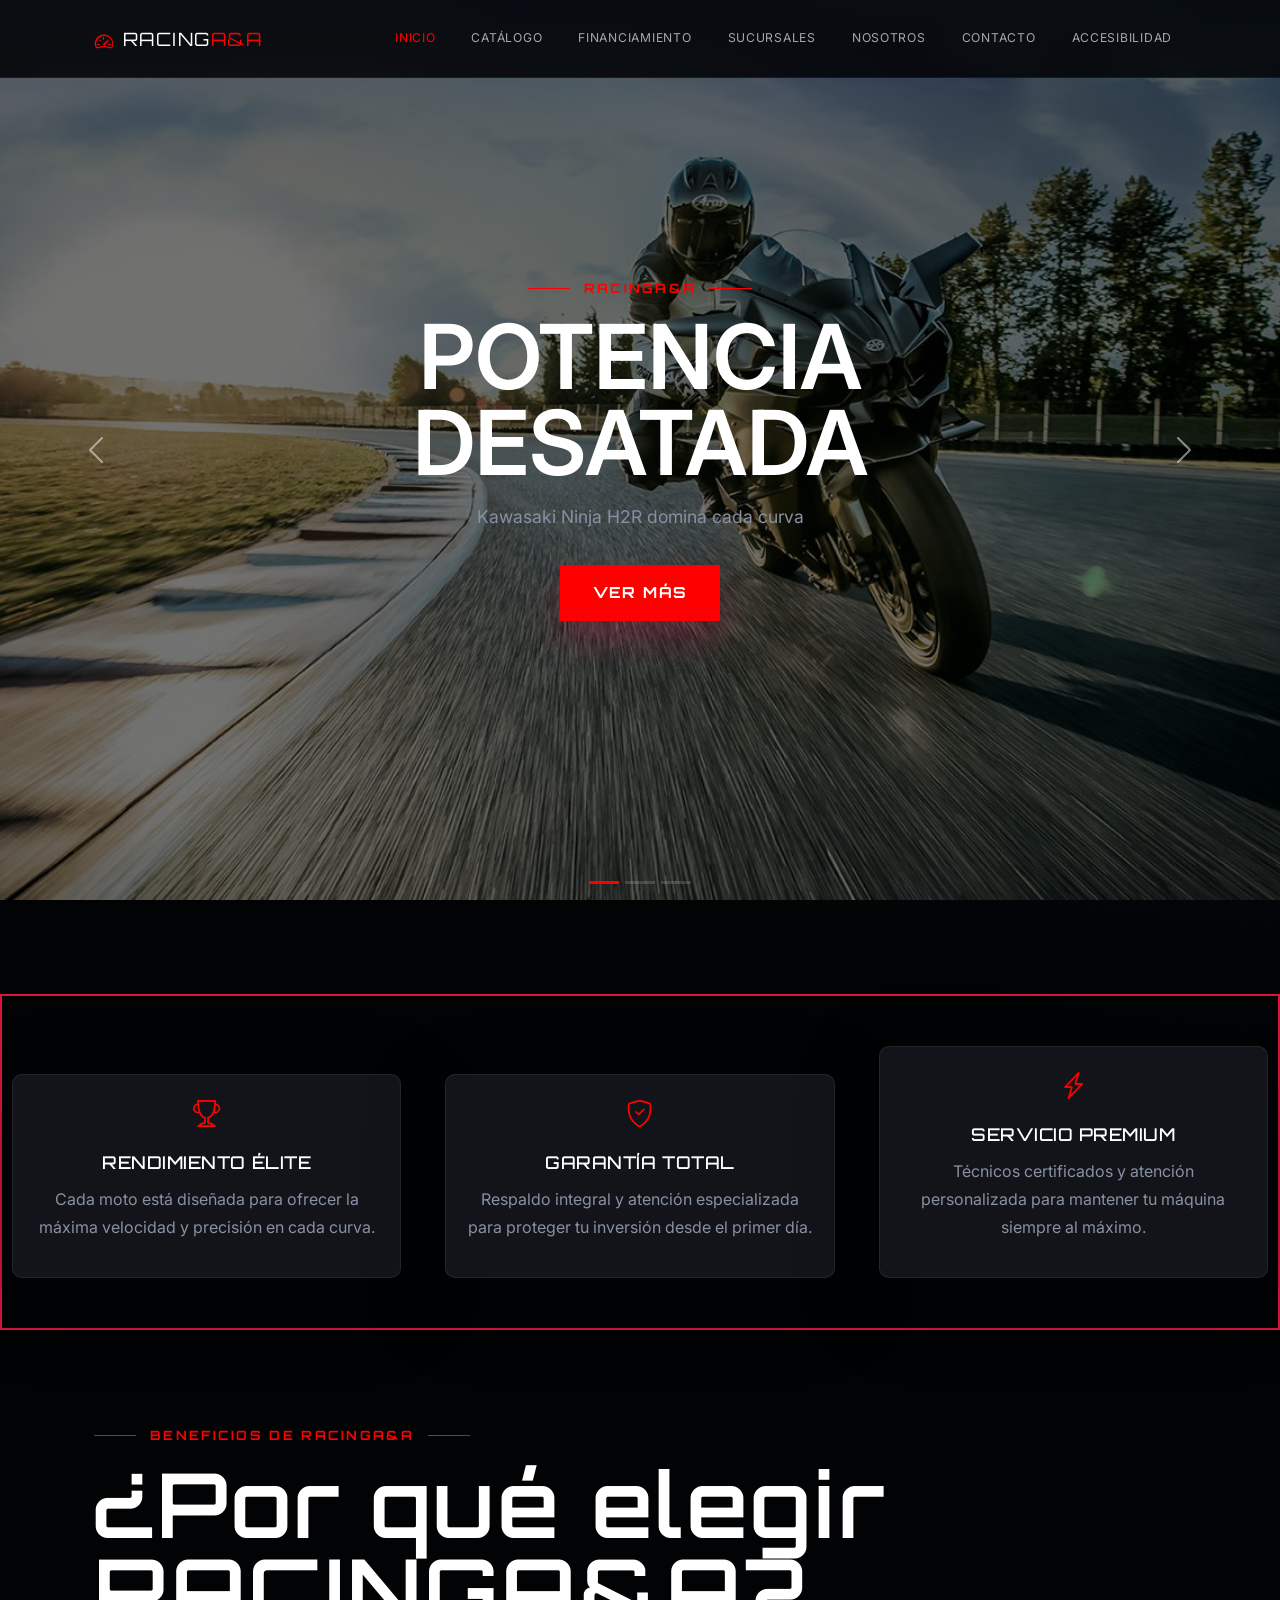
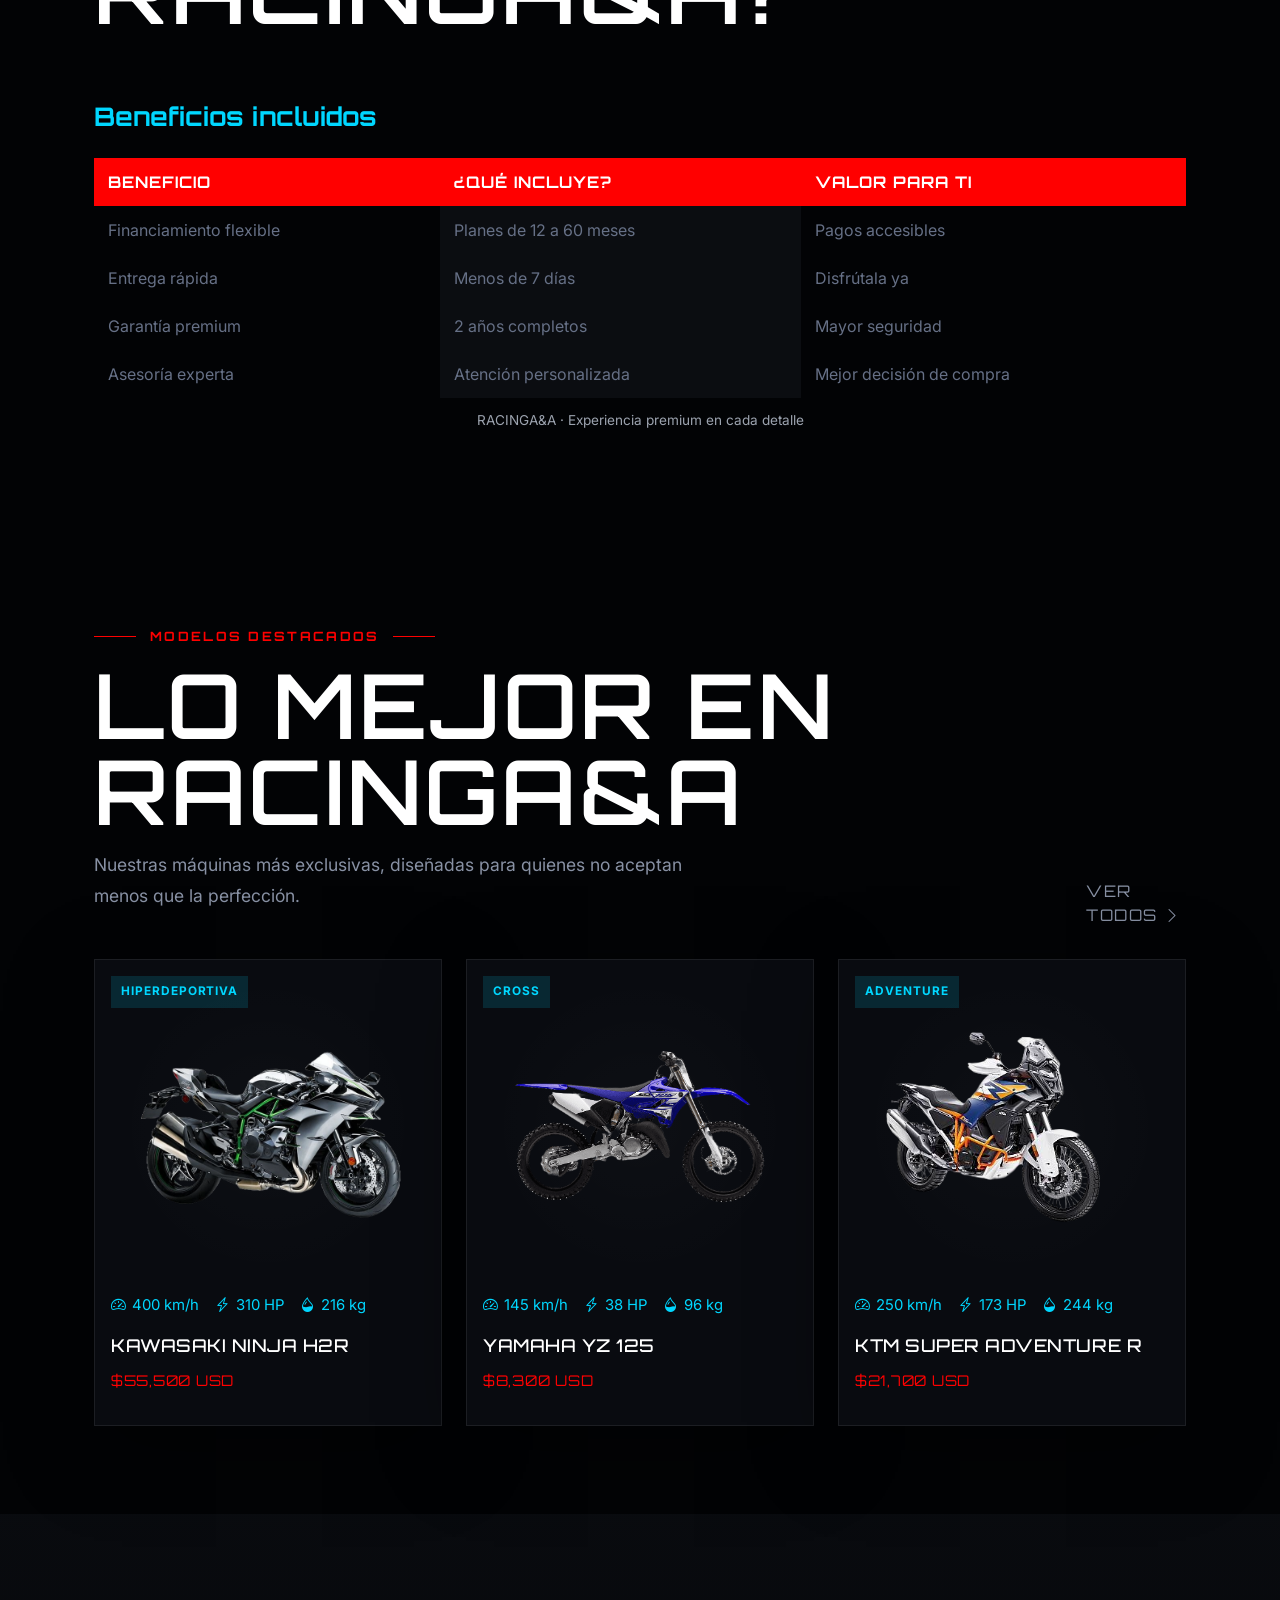
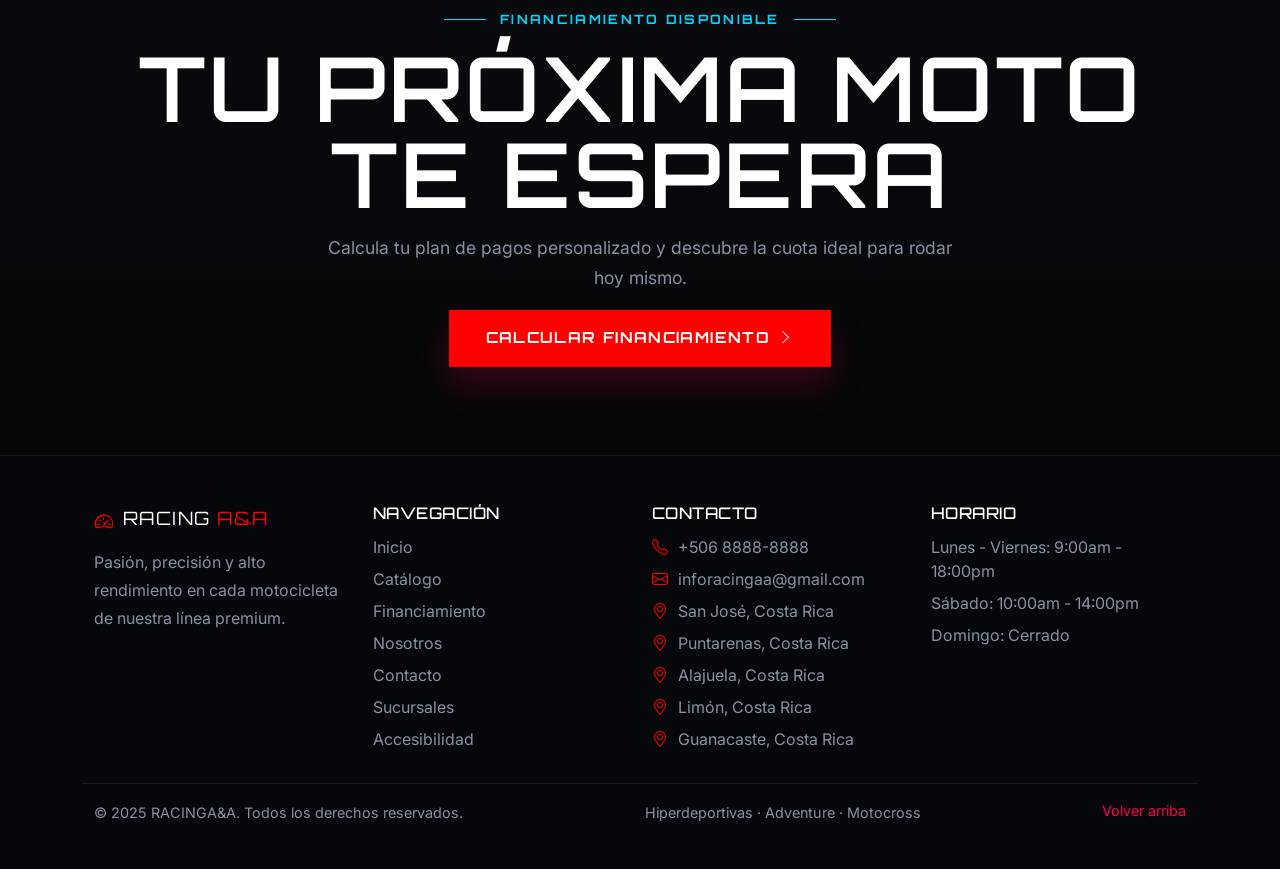
==== Proyecto-AbdielTGAllisonRM (1)/Proyecto-AbdielTGAllisonRM/index.html @ a38586ea "Subida" ====
<!DOCTYPE html>
<html lang="es">
  <head>
    <meta charset="UTF-8" />
    <meta name="viewport" content="width=device-width, initial-scale=1.0" />
    <title>RACINGA&A | Inicio</title>
    <link rel="icon" href="../ProyectoNuevo/img/ico.png" type="image/png" />
    <link href="https://fonts.googleapis.com/css2?family=Inter:wght@300;400;500;600;700;800&family=Orbitron:wght@400;500;600;700;800&display=swap" rel="stylesheet" />
    <link href="https://cdn.jsdelivr.net/npm/bootstrap@5.3.3/dist/css/bootstrap.min.css" rel="stylesheet" crossorigin="anonymous" />
    <link rel="stylesheet" href="https://cdn.jsdelivr.net/npm/bootstrap-icons@1.11.3/font/bootstrap-icons.min.css" />
    <link rel="stylesheet" href="css/generales.css" />
    <link rel="stylesheet" href="css/menu.css" />
    <link rel="stylesheet" href="css/hero.css" />
    <link rel="stylesheet" href="css/multimedia.css" />
    <link rel="stylesheet" href="css/inicio.css" />
    <link rel="stylesheet" href="css/pie.css" />
    <link rel="stylesheet" href="css/accesibilidad.css" />
  </head>
<body>

  <!-- ACCESIBILIDAD: todo lo que esté aquí dentro sí recibe cambios -->
  <div id="contenidoAccesible">

  <nav class="navbar navbar-expand-lg navbar-dark fixed-top barra-sitio">
        <div class="container-xl px-4">
          <a class="navbar-brand marca-texto" href="index.html">
            <span class="marca-icono"><i class="bi bi-speedometer2"></i></span>
            <span>RACING<span class="texto-acento">A&amp;A</span></span>
          </a>

          <button
            class="navbar-toggler"
            type="button"
            data-bs-toggle="collapse"
            data-bs-target="#menuPrincipal"
            aria-controls="menuPrincipal"
            aria-expanded="false"
            aria-label="Abrir menú de navegación"
          >
            <span class="navbar-toggler-icon"></span>
          </button>

          <div class="collapse navbar-collapse" id="menuPrincipal">
            <ul class="navbar-nav ms-auto align-items-lg-center gap-lg-2">
              <li class="nav-item"><a class="nav-link active" href="index.html">Inicio</a></li>
              <li class="nav-item"><a class="nav-link" href="catalogo.html">Catálogo</a></li>
              <li class="nav-item"><a class="nav-link" href="financiamiento.html">Financiamiento</a></li>
              <li class="nav-item"><a class="nav-link" href="sucursales.html">Sucursales</a></li>
              <li class="nav-item"><a class="nav-link" href="nosotros.html">Nosotros</a></li>
              <li class="nav-item"><a class="nav-link" href="contacto.html">Contacto</a></li>
              <li class="nav-item">
                <a
                  class="nav-link"
                  href="#"
                  data-bs-toggle="offcanvas"
                  data-bs-target="#panelAccesibilidad"
                  aria-controls="panelAccesibilidad"
                >
                  Accesibilidad
                </a>
              </li>
            </ul>
          </div>
        </div>
      </nav>

  <div class="carousel slide" id="carruselInicio">
    <div class="carousel-indicators">
      <button class="active" data-bs-slide-to="0" data-bs-target="#carruselInicio" type="button"></button>
      <button data-bs-slide-to="1" data-bs-target="#carruselInicio" type="button"></button>
      <button data-bs-slide-to="2" data-bs-target="#carruselInicio" type="button"></button>
    </div>

    <div class="carousel-inner" id="inicio">
      <div class="carousel-item active" data-bs-interval="6000">
        <img src="img/imgk.jpg" alt="Kawasaki Ninja" class="d-block w-100" />
        <div class="carousel-caption d-flex flex-column justify-content-center align-items-center h-100">
          <span class="etiqueta-seccion">RACINGA&amp;A</span>
          <h5>POTENCIA DESATADA</h5>
          <p>Kawasaki Ninja H2R domina cada curva</p>
          <a class="boton-primario mt-3" href="catalogo.html">Ver más</a>
        </div>
      </div>

      <div class="carousel-item" data-bs-interval="6000">
        <img src="img/imgyz.jpg" alt="Yamaha YZ" class="d-block w-100" />
        <div class="carousel-caption d-flex flex-column justify-content-center align-items-center h-100">
          <span class="etiqueta-seccion">RACINGA&amp;A</span>
          <h5>HECHA PARA LA PISTA</h5>
          <p>Yamaha YZ 125 rendimiento de competición</p>
          <a class="boton-primario mt-3" href="catalogo.html">Ver más</a>
        </div>
      </div>

      <div class="carousel-item" data-bs-interval="6000">
        <img src="img/imgad.jpg" alt="KTM Adventure" class="d-block w-100" />
        <div class="carousel-caption d-flex flex-column justify-content-center align-items-center h-100">
          <span class="etiqueta-seccion">RACINGA&amp;A</span>
          <h5>ESPÍRITU DE AVENTURA</h5>
          <p>KTM 1390 Super Adventure R 2026</p>
          <a class="boton-primario mt-3" href="catalogo.html">Ver más</a>
        </div>
      </div>
    </div>

    <button class="carousel-control-prev" data-bs-slide="prev" data-bs-target="#carruselInicio" type="button">
      <span class="carousel-control-prev-icon"></span>
    </button>
    <button class="carousel-control-next" data-bs-slide="next" data-bs-target="#carruselInicio" type="button">
      <span class="carousel-control-next-icon"></span>
    </button>
  </div>

  <main class="pagina-principal espacio-superior">

    <div class="contenedorPadre">

      <div class="row g-4 flexPadre alturaPadre">

        <div class="col-lg-4 col-md-6">
          <article class="panel-informacion h-100 opc">
            <div class="icono-informacion"><i class="bi bi-trophy"></i></div>
            <h3>Rendimiento élite</h3>
            <p>Cada moto está diseñada para ofrecer la máxima velocidad y precisión en cada curva.</p>
          </article>
        </div>

        <div class="col-lg-4 col-md-6">
          <article class="panel-informacion h-100 opc">
            <div class="icono-informacion"><i class="bi bi-shield-check"></i></div>
            <h3>Garantía total</h3>
            <p>Respaldo integral y atención especializada para proteger tu inversión desde el primer día.</p>
          </article>
        </div>

        <div class="col-lg-4 col-md-6 d-none d-md-block">
          <article class="panel-informacion h-100 opc">
            <div class="icono-informacion"><i class="bi bi-lightning-charge"></i></div>
            <h3>Servicio premium</h3>
            <p>Técnicos certificados y atención personalizada para mantener tu máquina siempre al máximo.</p>
          </article>
        </div>

      </div>

    </div>
   
    <section class="seccion-contenido">
      <div class="container-xl px-4">
        <div class="encabezado-seccion encabezado-seccion-dividido">
          <div>
            <span class="etiqueta-seccion">Beneficios de RacingA&amp;A</span>
            <h2>¿Por qué elegir RACINGA&amp;A?</h2>
          </div>
        </div>

        <table id="tabla-premium">
          <caption id="tabla-caption">Beneficios incluidos</caption>
          <colgroup>
            <col id="col-1" />
            <col id="col-2" />
            <col id="col-3" />
          </colgroup>
          <thead id="tabla-head">
            <tr>
              <th>Beneficio</th>
              <th>¿Qué incluye?</th>
              <th>Valor para ti</th>
            </tr>
          </thead>
          <tbody id="tabla-body">
            <tr>
              <td>Financiamiento flexible</td>
              <td>Planes de 12 a 60 meses</td>
              <td>Pagos accesibles</td>
            </tr>
            <tr>
              <td>Entrega rápida</td>
              <td>Menos de 7 días</td>
              <td>Disfrútala ya</td>
            </tr>
            <tr>
              <td>Garantía premium</td>
              <td>2 años completos</td>
              <td>Mayor seguridad</td>
            </tr>
            <tr>
              <td>Asesoría experta</td>
              <td>Atención personalizada</td>
              <td>Mejor decisión de compra</td>
            </tr>
          </tbody>
          <tfoot id="tabla-foot">
            <tr>
              <td colspan="3">RACINGA&amp;A · Experiencia premium en cada detalle</td>
            </tr>
          </tfoot>
        </table>
      </div>
    </section>

    <section class="seccion-contenido">
      <div class="container-xl px-4">
        <div class="encabezado-seccion encabezado-seccion-dividido">
          <div>
            <span class="etiqueta-seccion">Modelos destacados</span>
            <h2>LO MEJOR EN RACINGA&amp;A</h2>
            <p>Nuestras máquinas más exclusivas, diseñadas para quienes no aceptan menos que la perfección.</p>
          </div>
          <a class="enlace-fantasma" href="catalogo.html">Ver todos <i class="bi bi-chevron-right"></i></a>
        </div>

        <div class="row g-4">
          <div class="col-lg-4">
            <article class="tarjeta-moto">
              <div class="etiqueta-tarjeta">HIPERDEPORTIVA</div>
              <img src="img/kawah2r.png" alt="Moto deportiva negra" class="imagen-moto imagen-contener" />
              <div class="metricas-moto">
                <span><i class="bi bi-speedometer2"></i> 400 km/h</span>
                <span><i class="bi bi-lightning-charge"></i> 310 HP</span>
                <span><i class="bi bi-droplet-half"></i> 216 kg</span>
              </div>
              <h3>Kawasaki Ninja H2R</h3>
              <p class="precio-moto">$55,500 USD</p>
            </article>
          </div>

          <div class="col-lg-4">
            <article class="tarjeta-moto">
              <div class="etiqueta-tarjeta">CROSS</div>
              <img src="img/yamayz.png" alt="Moto cross azul" class="imagen-moto imagen-contener" />
              <div class="metricas-moto">
                <span><i class="bi bi-speedometer2"></i> 145 km/h</span>
                <span><i class="bi bi-lightning-charge"></i> 38 HP</span>
                <span><i class="bi bi-droplet-half"></i> 96 kg</span>
              </div>
              <h3>Yamaha YZ 125</h3>
              <p class="precio-moto">$8,300 USD</p>
            </article>
          </div>

          <div class="col-lg-4">
            <article class="tarjeta-moto">
              <div class="etiqueta-tarjeta">ADVENTURE</div>
              <img src="img/ktmad.png" alt="Moto adventure" class="imagen-moto imagen-contener" />
              <div class="metricas-moto">
                <span><i class="bi bi-speedometer2"></i> 250 km/h</span>
                <span><i class="bi bi-lightning-charge"></i> 173 HP</span>
                <span><i class="bi bi-droplet-half"></i> 244 kg</span>
              </div>
              <h3>KTM Super Adventure R</h3>
              <p class="precio-moto">$21,700 USD</p>
            </article>
          </div>
        </div>
      </div>
    </section>

    <section class="seccion-contenido llamado-financiamiento text-center">
      <div class="container-xl px-4">
        <span class="etiqueta-seccion etiqueta-seccion-cian">Financiamiento disponible</span>
        <h2>TU PRÓXIMA MOTO TE ESPERA</h2>
        <p>Calcula tu plan de pagos personalizado y descubre la cuota ideal para rodar hoy mismo.</p>
        <a class="boton-primario boton-grande" href="financiamiento.html">
          Calcular financiamiento <i class="bi bi-chevron-right"></i>
        </a>
      </div>
    </section>
  </main>

  <footer class="pie-sitio">
    <div class="container-xl px-4">
      <div class="row g-4 pie-superior">
        <div class="col-lg-3 col-md-6">
          <a class="marca-texto mb-3 d-inline-flex" href="index.html">
            <span class="marca-icono"><i class="bi bi-speedometer2"></i></span>
            <span>RACING <span class="texto-acento">A&amp;A</span></span>
          </a>
          <p>Pasión, precisión y alto rendimiento en cada motocicleta de nuestra línea premium.</p>
        </div>

        <div class="col-lg-3 col-md-6">
          <h3 class="titulo-pie">Navegación</h3>
          <ul class="enlaces-pie">
            <li><a href="index.html">Inicio</a></li>
            <li><a href="catalogo.html">Catálogo</a></li>
            <li><a href="financiamiento.html">Financiamiento</a></li>
            <li><a href="nosotros.html">Nosotros</a></li>
            <li><a href="contacto.html">Contacto</a></li>
            <li><a href="sucursales.html">Sucursales</a></li>

            <!-- ACCESIBILIDAD: abre el panel inyectado -->
            <li>
              <a href="#" data-bs-toggle="offcanvas" data-bs-target="#panelAccesibilidad" aria-controls="panelAccesibilidad">
                Accesibilidad
              </a>
            </li>
          </ul>
        </div>

        <div class="col-lg-3 col-md-6">
          <h3 class="titulo-pie">Contacto</h3>
          <ul class="contacto-pie">
            <li><i class="bi bi-telephone"></i> +506 8888-8888</li>
            <li><i class="bi bi-envelope"></i> inforacingaa@gmail.com</li>
            <li><i class="bi bi-geo-alt"></i> San José, Costa Rica</li>
            <li><i class="bi bi-geo-alt"></i> Puntarenas, Costa Rica</li>
            <li><i class="bi bi-geo-alt"></i> Alajuela, Costa Rica</li>
            <li><i class="bi bi-geo-alt"></i> Limón, Costa Rica</li>
            <li><i class="bi bi-geo-alt"></i> Guanacaste, Costa Rica</li>
          </ul>
        </div>

        <div class="col-lg-3 col-md-6">
          <h3 class="titulo-pie">Horario</h3>
          <ul class="enlaces-pie">
            <li>Lunes - Viernes: 9:00am - 18:00pm</li>
            <li>Sábado: 10:00am - 14:00pm</li>
            <li>Domingo: Cerrado</li>
          </ul>
        </div>
      </div>

      <div class="pie-inferior d-flex flex-column flex-md-row justify-content-between gap-2">
        <p>&copy; 2025 RACINGA&amp;A. Todos los derechos reservados.</p>
        <p>Hiperdeportivas · Adventure · Motocross</p>
        <a href="#inicio" style="color: #ff004f;">Volver arriba</a>
      </div>
    </div>
  </footer>

  <!-- ACCESIBILIDAD: cierre del contenido editable por accesibilidad -->
  </div>

  <!-- ACCESIBILIDAD: aquí se inyecta panelAccesibilidad.html -->
  <div id="contenedorPanelAccesibilidad"></div>

  <script src="https://cdn.jsdelivr.net/npm/bootstrap@5.3.3/dist/js/bootstrap.bundle.min.js" crossorigin="anonymous"></script>
  <script src="js/accesibilidad.js"></script>

</body>
</html>
---- Proyecto-AbdielTGAllisonRM (1)/Proyecto-AbdielTGAllisonRM/css/generales.css ----
* {
  box-sizing: border-box;
}

html {
  scroll-behavior: smooth;
}

body {
  margin: 0;
  min-height: 100vh;
  overflow-x: hidden;
  font-family: "Inter", Arial, sans-serif;
  color: white;
  background:
    radial-gradient(circle at top right, rgba(0, 215, 255, 0.08), transparent 25%),
    radial-gradient(circle at top left, rgba(255, 0, 79, 0.06), transparent 22%),
    #020305;
}

img {
  display: block;
  max-width: 100%;
}

a {
  text-decoration: none;
}

p {
  margin-top: 0;
  color: #8891a4;
  line-height: 1.75;
}

h1,
h2,
h3,
h4,
.marca-texto,
.brand-wordmark,
.boton-primario,
.primary-btn,
.boton-secundario,
.outline-btn,
.filtro-catalogo,
.catalog-filter,
.titulo-panel,
.panel-title,
.opcion-modelo,
.model-option,
.opcion-plazo,
.term-option,
.opcion-tasa,
.rate-option,
.etiqueta-seccion,
.section-kicker,
.titulo-pie,
.footer-title {
  font-family: "Orbitron", "Inter", sans-serif;
  letter-spacing: 0.03em;
}

.pagina-principal,
.page-main,
main {
  position: relative;
}

.espacio-superior,
.top-spaced {
  padding-top: 94px;
}

.seccion-contenido,
.content-section {
  padding: 88px 0;
}

.encabezado-seccion,
.section-header {
  margin-bottom: 32px;
}

.encabezado-seccion-dividido,
.section-header-split {
  display: flex;
  justify-content: space-between;
  align-items: end;
  gap: 24px;
}

.enlace-fantasma,
.ghost-link {
  color: #8891a4;
  text-transform: uppercase;
  letter-spacing: 0.1em;
  font-family: "Orbitron", sans-serif;
}

.enlace-fantasma:hover,
.ghost-link:hover {
  color: white;
}

.franja-paneles,
.panel-band,
.llamado-financiamiento,
.cta-finance,
.franja-estadisticas,
.stats-strip,
.striped-section {
  background:
    linear-gradient(180deg, rgba(9, 11, 15, 0.98), rgba(5, 6, 8, 0.98)),
    repeating-linear-gradient(-13deg, rgba(255, 255, 255, 0.02) 0, rgba(255, 255, 255, 0.02) 2px, transparent 2px, transparent 8px);
}

.franja-paneles,
.panel-band {
  padding: 40px 0 44px;
  border-top: 1px solid rgba(255, 255, 255, 0.05);
  border-bottom: 1px solid rgba(255, 255, 255, 0.05);
}

.llamado-financiamiento p,
.cta-finance p {
  margin-left: auto;
  margin-right: auto;
  text-align: center;
}

.boton-primario,
.primary-btn,
.boton-secundario,
.outline-btn,
.filtro-catalogo,
.catalog-filter,
.opcion-modelo,
.model-option,
.opcion-plazo,
.term-option,
.opcion-tasa,
.rate-option {
  transition: 0.25s ease;
}

.boton-primario,
.primary-btn {
  display: inline-flex;
  align-items: center;
  justify-content: center;
  gap: 8px;
  padding: 16px 32px;
  border: 1px solid transparent;
  background: red;
  color: white;
  text-transform: uppercase;
  letter-spacing: 0.09em;
  font-size: 0.95rem;
  font-weight: 700;
  box-shadow: 0 18px 35px rgba(255, 0, 79, 0.2);
}

.boton-primario:hover,
.primary-btn:hover {
  color: white;
  transform: translateY(-2px);
  box-shadow: 0 22px 36px rgba(255, 0, 79, 0.28);
}

.boton-secundario,
.outline-btn,
.filtro-catalogo,
.catalog-filter,
.opcion-plazo,
.term-option,
.opcion-tasa,
.rate-option {
  padding: 15px 22px;
  border: 1px solid rgba(255, 255, 255, 0.12);
  background: transparent;
  color: white;
  text-transform: uppercase;
  letter-spacing: 0.07em;
  font-size: 0.9rem;
}

.boton-secundario:hover,
.outline-btn:hover,
.filtro-catalogo:hover,
.catalog-filter:hover,
.filtro-catalogo.active,
.catalog-filter.active,
.opcion-plazo:hover,
.term-option:hover,
.opcion-plazo.active,
.term-option.active,
.opcion-tasa:hover,
.rate-option:hover,
.opcion-tasa.active,
.rate-option.active,
.opcion-modelo.active,
.model-option.active {
  border-color: red;
  background: rgba(255, 0, 79, 0.16);
  color: white;
  box-shadow: inset 0 0 0 1px rgba(255,255,255,.02);
}

.boton-compacto,
.compact-btn {
  padding: 14px 20px;
  font-size: 0.88rem;
}

.boton-grande,
.large-btn {
  padding-left: 36px;
  padding-right: 36px;
}


.panel-informacion,
.info-panel,
.tarjeta-moto,
.bike-card,
.panel-financiamiento,
.finance-panel,
.tarjeta-resumen,
.summary-card,
.tarjeta-formulario,
.contact-form-card,
.caja-contacto,
.contact-box,
.caja-mapa,
.map-box,
.tarjeta-linea-tiempo,
.timeline-card,
.tarjeta-imagen,
.image-card,
.mission-image-card,
.caja-informacion,
.info-box {
  border: 1px solid rgba(255, 255, 255, 0.08);
  background: rgba(10, 12, 17, 0.94);
  box-shadow: 0 24px 80px rgba(0, 0, 0, 0.42);
}

.panel-informacion,
.info-panel {
  height: 100%;
  padding: 32px;
}

.icono-informacion,
.info-icon {
  margin-bottom: 16px;
  font-size: 1.7rem;
  color: red;
}

.panel-informacion h3,
.info-panel h3,
.tarjeta-moto h3,
.bike-card h3,
.caja-contacto h3,
.contact-box h3,
.titulo-panel,
.panel-title,
.tarjeta-linea-tiempo h4,
.timeline-card h4,
.titulo-pie,
.footer-title {
  margin: 0 0 12px;
  color: white;
  font-size: 1.1rem;
  text-transform: uppercase;
}

.tarjeta-imagen img,
.image-card img,
.mission-image-card img {
  width: 100%;
  min-height: 420px;
  object-fit: cover;
}


.tarjeta-moto,
.bike-card {
  position: relative;
  height: 100%;
  padding: 16px;
  overflow: hidden;
}

.etiqueta-tarjeta,
.card-tag {
  position: absolute;
  top: 16px;
  left: 16px;
  padding: 7px 10px;
  background: rgba(0, 215, 255, 0.14);
  color: #00d7ff;
  font-size: 0.74rem;
  font-weight: 700;
  letter-spacing: 0.08em;
}

.metricas-moto,
.bike-metrics {
  display: flex;
  flex-wrap: wrap;
  gap: 16px;
  margin-bottom: 18px;
}

.metricas-moto span,
.bike-metrics span {
  display: inline-flex;
  align-items: center;
  gap: 6px;
  color: #00d7ff;
  font-size: 0.93rem;
}

.precio-moto,
.bike-price {
  color: red;
  font-family: "Orbitron", sans-serif;
  font-size: 0.92rem;
  letter-spacing: 0.05em;
  margin-bottom: 15px;
}

@media (max-width: 991px) {
  .encabezado-seccion-dividido,
  .section-header-split {
    flex-direction: column;
    align-items: start;
  }
}

@media (max-width: 767px) {
  .espacio-superior,
  .top-spaced {
    padding-top: 90px;
  }

  .seccion-contenido,
  .content-section {
    padding: 64px 0;
  }

  .marca-texto,
  .brand-wordmark {
    font-size: 1rem;
  }
}

.contenedorPadre{
    border: 2px solid crimson;
}


.flexPadre{
    display: flex;
    justify-content: center;
    align-items: flex-end;
}

.alturaPadre{
    height: auto;
    padding: 40px 0;
}
.opc{
    background-color: rgb(18, 20, 25);
    text-align: center;
    padding: 20px;
    border-radius: 10px;
    margin: 10px;
    transition: 0.3s;
}
.opc:hover{
    background-color: red;
    color: white;
    transform: translateY(-10px);
}
---- Proyecto-AbdielTGAllisonRM (1)/Proyecto-AbdielTGAllisonRM/css/menu.css ----
.barra-sitio,
.site-navbar {
  min-height: 78px;
  background: rgba(3, 4, 7, 0.88);
  backdrop-filter: blur(12px);
  border-bottom: 1px solid rgba(255, 255, 255, 0.06);
}

.marca-texto,
.brand-wordmark {
  display: inline-flex;
  align-items: center;
  gap: 8px;
  font-size: 1.15rem;
  letter-spacing: 0.08em;
  color: white !important;
}

.marca-icono,
.brand-logo {
  display: grid;
  place-items: center;
  width: 1.3rem;
  height: 1.3rem;
  color: red;
}

.texto-acento,
.accent-word {
  color: red;
}

.navbar-nav .nav-link {
  padding: 10px 14px !important;
  font-size: 0.76rem !important;
  letter-spacing: 0.06em;
  text-transform: uppercase;
  color: rgba(238, 242, 247, 0.68) !important;
}

.navbar-nav .nav-link:hover,
.navbar-nav .nav-link.active {
  color: red !important;
}

@media (max-width: 991px) {
  .barra-sitio .navbar-collapse,
  .site-navbar .navbar-collapse {
    margin-top: 1rem;
    padding: 1.5rem;
    border: 1px solid rgba(255, 255, 255, 0.06);
    background: rgba(3, 4, 7, 0.98);
  }

  .navbar-nav {
    flex-direction: column;
    align-items: flex-start !important;
    gap: 8px;
  }

  .navbar-nav .nav-link {
    width: 100%;
    padding: 14px 16px !important;
    border-bottom: 1px solid rgba(255, 255, 255, 0.05);
  }

  .navbar-nav .nav-link:hover {
    background: rgba(255,255,255,.03);
  }

  .navbar-toggler {
    border: 1px solid rgba(255, 255, 255, 0.2);
  }

  .navbar-toggler:focus {
    box-shadow: none;
  }
}

@media (max-width: 767px) {
  .barra-sitio,
  .site-navbar {
    padding: 8px 0;
  }

  .barra-sitio .navbar-collapse,
  .site-navbar .navbar-collapse {
    padding: 1rem;
  }
}
---- Proyecto-AbdielTGAllisonRM (1)/Proyecto-AbdielTGAllisonRM/css/hero.css ----
.seccion-hero,
.hero-section,
.hero-historia,
.story-hero {
  position: relative;
  display: grid;
  place-items: center;
  min-height: 68vh;
  overflow: hidden;
  background-size: cover;
  background-repeat: no-repeat;
  background-position: center;
}

.hero-historia,
.story-hero {
  background:
    linear-gradient(180deg, rgba(5, 6, 8, 0.95), rgba(5, 6, 8, 0.95)),
    repeating-linear-gradient(-12deg, rgba(255, 255, 255, 0.03) 0, rgba(255, 255, 255, 0.03) 2px, transparent 2px, transparent 8px);
}

.capa-hero,
.story-overlay {
  position: absolute;
  inset: 0;
  background:
    linear-gradient(180deg, rgba(0, 0, 0, 0.78), rgba(0, 0, 0, 0.82)),
    radial-gradient(circle at center, rgba(0, 215, 255, 0.08), transparent 25%),
    repeating-linear-gradient(-12deg, rgba(255, 255, 255, 0.03) 0, rgba(255, 255, 255, 0.03) 2px, transparent 2px, transparent 8px);
}

.contenido-hero,
.story-content {
  position: relative;
  z-index: 1;
  width: 100%;
}

.hero-centrado .contenido-hero,
.story-hero-center .story-content,
.hero-centrado .encabezado-seccion,
.story-hero-center .section-header {
  text-align: center;
  margin-left: auto;
  margin-right: auto;
}

.hero-centrado p,
.hero-centrado .etiqueta-seccion,
.hero-centrado h1,
.story-hero-center p,
.story-hero-center h1 {
  margin-left: auto;
  margin-right: auto;
}

.hero-centrado .etiqueta-seccion,
.story-hero-center .section-kicker {
  justify-content: center;
}

.etiqueta-seccion,
.section-kicker {
  display: inline-flex;
  align-items: center;
  gap: 14px;
  color: red;
  text-transform: uppercase;
  font-size: 0.8rem;
  letter-spacing: 0.18em;
  font-weight: 700;
}

.etiqueta-seccion::before,
.etiqueta-seccion::after,
.section-kicker::before,
.section-kicker::after {
  content: "";
  width: 42px;
  height: 1px;
  background: currentColor;
}

.etiqueta-seccion-cian,
.section-kicker-cyan {
  color: #00d7ff;
}

.carousel-caption {
  top: 50%;
  bottom: auto;
  transform: translateY(-50%);
  text-align: center;
}

.carousel-caption h5,
.contenido-hero h1,
.story-content h1,
.encabezado-seccion h2,
.section-header h2,
.llamado-financiamiento h2,
.cta-finance h2 {
  margin: 16px 0;
  font-size: clamp(2.7rem, 7vw, 5.8rem);
  line-height: 0.96;
  font-weight: 600;
  color: white;
}

.carousel-caption p,
.contenido-hero p,
.story-content p,
.encabezado-seccion p,
.section-header p,
.llamado-financiamiento p,
.cta-finance p {
  max-width: 640px;
  font-size: clamp(1rem, 2vw, 1.1rem);
}

.carousel-item img {
  height: 100vh;
  object-fit: cover;
  filter: brightness(0.45);
}

.carousel-indicators [data-bs-target] {
  width: 30px;
  height: 3px;
  border: none;
  background: rgba(255, 255, 255, 0.3);
}

.carousel-indicators .active {
  background: red;
}

@media (max-width: 991px) {
  .carousel-caption h5,
  .contenido-hero h1,
  .story-content h1,
  .encabezado-seccion h2,
  .section-header h2,
  .llamado-financiamiento h2,
  .cta-finance h2 {
    font-size: 3.5rem;
  }
}

@media (max-width: 767px) {
  .carousel-caption h5,
  .contenido-hero h1,
  .story-content h1,
  .encabezado-seccion h2,
  .section-header h2,
  .llamado-financiamiento h2,
  .cta-finance h2 {
    font-size: 2.5rem;
  }

  .carousel-caption p,
  .contenido-hero p,
  .story-content p,
  .encabezado-seccion p,
  .section-header p,
  .llamado-financiamiento p,
  .cta-finance p {
    font-size: 1rem;
  }
}
---- Proyecto-AbdielTGAllisonRM (1)/Proyecto-AbdielTGAllisonRM/css/multimedia.css ----
.imagen-moto,
.card-bike-image {
  width: 100%;
  height: 300px;
  margin-bottom: 18px;
  object-fit: cover;
  object-position: center;
  display: block;
  background: linear-gradient(180deg, rgba(255, 255, 255, 0.03), rgba(255, 255, 255, 0));
}

.imagen-contener,
.contain-image {
  object-fit: contain;
  object-position: center;
  padding: 10px;
  background: radial-gradient(circle at center, rgba(255, 255, 255, 0.02), transparent 70%);
}

.tarjeta-imagen img,
.image-card img,
.mission-image-card img {
  width: 100%;
  min-height: 420px;
  object-fit: cover;
}

.media-resumen img,
.summary-media img {
  width: 100%;
  height: 240px;
  object-fit: contain;
}

.contenedor-mapa,
.mapa-container {
  display: flex;
  justify-content: center;
  align-items: center;
  width: 100%;
  margin: 48px 0;
}

.mapa-centro {
  width: min(100%, 980px);
  height: auto;
  border-radius: 12px;
  box-shadow: 0 24px 80px rgba(0, 0, 0, 0.32);
}

#videoModalMoto,
#bikeModalVideo {
  width: 100%;
  max-height: 70vh;
  border-radius: 10px;
  object-fit: cover;
  background: black; 
}

.video-recuadro {
  background: rgba(255,255,255,.02);
  border: 1px solid rgba(255,255,255,.06);
  padding: 16px;
  border-radius: 12px;
}

@media (max-width: 767px) {
  .imagen-moto,
  .card-bike-image {
    height: 220px;
  }

  .media-resumen img,
  .summary-media img {
    height: 200px;
  }
}
---- Proyecto-AbdielTGAllisonRM (1)/Proyecto-AbdielTGAllisonRM/css/inicio.css ----
#tabla-premium {
  width: 100%;
  margin: 40px auto 0;
  border-collapse: collapse;
  overflow: hidden;
  border-radius: 12px;
  font-family: "Inter", sans-serif;
}

#tabla-caption {
  margin-bottom: 15px;
  caption-side: top;
  color: #00d7ff;
  font-family: "Orbitron", sans-serif;
  font-size: 1.6rem;
  font-weight: 700;
}

#col-1,
#col-3 {
  background-color: #020305;
}

#col-2,
#col-4 {
  background-color: #0b0d11;
}

#tabla-head {
  background: red;
  color: white;
  font-family: "Orbitron", sans-serif;
}

#tabla-head th,
#tabla-body td,
#tabla-foot td {
  padding: 12px 14px;
}

#tabla-head th {
  text-transform: uppercase;
  letter-spacing: 1px;
}

#tabla-body td {
  color: #667086;
  transition: 0.3s ease;
}

#tabla-body tr:hover {
  background: red;
  transform: scale(1.01);
}

#tabla-body tr:hover td {
  color: white;
}

#tabla-foot {
  font-size: 0.85rem;
  color: #9ca3af;
  text-align: center;
}

.contenedorPadre{
    border: 2px solid crimson;
}


.flexPadre{
    display: flex;
    justify-content: center;
    align-items: flex-end;
}


.alturaPadre{
    height: auto;
    padding: 40px 0;
}


.opc{
    background-color: rgb(18, 20, 25);
    text-align: center;
    padding: 20px;
    border-radius: 10px;
    margin: 10px;
    transition: 0.3s;
}


.opc:hover{
    background-color: red;
    color: white;
    transform: translateY(-10px);
}
---- Proyecto-AbdielTGAllisonRM (1)/Proyecto-AbdielTGAllisonRM/css/pie.css ----
.pie-sitio,
.site-footer {
  padding: 48px 0 28px;
  border-top: 1px solid rgba(255, 255, 255, 0.06);
  background: rgba(7, 8, 11, 0.94);
}

.pie-superior,
.footer-top {
  padding-bottom: 32px;
  border-bottom: 1px solid rgba(255, 255, 255, 0.08);
}

.titulo-pie,
.footer-title {
  font-size: 1rem;
}

.enlaces-pie,
.footer-links,
.contacto-pie,
.footer-contact {
  margin: 0;
  padding: 0;
  list-style: none;
  display: grid;
  gap: 8px;
}

.pie-sitio p,
.site-footer p,
.enlaces-pie a,
.footer-links a,
.enlaces-pie li,
.footer-links li,
.contacto-pie li,
.footer-contact li {
  color: #8891a4;
}

.enlaces-pie a:hover,
.footer-links a:hover {
  color: white;
}

.contacto-pie li,
.footer-contact li {
  display: flex;
  align-items: center;
  gap: 10px;
}

.contacto-pie i,
.footer-contact i {
  color: red;
}

.pie-inferior,
.footer-bottom {
  padding-top: 16px;
  font-size: 0.9rem;
}
---- Proyecto-AbdielTGAllisonRM (1)/Proyecto-AbdielTGAllisonRM/css/accesibilidad.css ----
.panel-accesibilidad {
  background:
    linear-gradient(180deg, rgba(7, 9, 14, 0.98), rgba(12, 15, 22, 0.98)),
    radial-gradient(circle at top right, rgba(0, 215, 255, 0.08), transparent 25%),
    radial-gradient(circle at top left, rgba(255, 0, 79, 0.08), transparent 22%);
  color: white;
  border-left: 1px solid rgba(255, 255, 255, 0.08);
  box-shadow: -24px 0 70px rgba(0, 0, 0, 0.45);
}

.panel-accesibilidad .offcanvas-header {
  border-bottom: 1px solid rgba(255, 255, 255, 0.08);
}

.panel-accesibilidad .offcanvas-title {
  font-family: "Orbitron", "Inter", sans-serif;
  text-transform: uppercase;
  letter-spacing: 0.08em;
  color: white;
  font-size: 1rem;
}

.panel-accesibilidad .btn-close {
  filter: invert(1) grayscale(1);
}

.descripcion-accesibilidad {
  color: #8891a4;
  line-height: 1.6;
  margin-bottom: 18px;
}


.btn-accesibilidad {
  width: 100%;
  display: inline-flex;
  align-items: center;
  justify-content: center;
  gap: 10px;
  padding: 14px 18px;
  border: 1px solid rgba(255, 255, 255, 0.12);
  background: rgba(255, 255, 255, 0.04);
  color: white;
  font-family: "Orbitron", "Inter", sans-serif;
  font-size: 0.88rem;
  text-transform: uppercase;
  letter-spacing: 0.07em;
  transition: 0.25s ease;
}

.btn-accesibilidad i {
  color: #00d7ff;
}

.btn-accesibilidad:hover {
  border-color: #ff004f;
  background: rgba(255, 0, 79, 0.16);
  color: white;
}

.btn-accesibilidad-reset {
  border-color: rgba(255, 0, 79, 0.35);
  background: rgba(255, 0, 79, 0.08);
}

.btn-accesibilidad-reset i {
  color: red;
}


#contenidoAccesible {
  transition: 0.2s ease;
}

#contenidoAccesible.fuente-legible,
#contenidoAccesible.fuente-legible p,
#contenidoAccesible.fuente-legible a,
#contenidoAccesible.fuente-legible li,
#contenidoAccesible.fuente-legible span,
#contenidoAccesible.fuente-legible label,
#contenidoAccesible.fuente-legible td,
#contenidoAccesible.fuente-legible th,
#contenidoAccesible.fuente-legible h1,
#contenidoAccesible.fuente-legible h2,
#contenidoAccesible.fuente-legible h3,
#contenidoAccesible.fuente-legible h4,
#contenidoAccesible.fuente-legible h5,
#contenidoAccesible.fuente-legible h6,
#contenidoAccesible.fuente-legible button,
#contenidoAccesible.fuente-legible input,
#contenidoAccesible.fuente-legible textarea,
#contenidoAccesible.fuente-legible select,
#contenidoAccesible.fuente-legible small,
#contenidoAccesible.fuente-legible strong,
#contenidoAccesible.fuente-legible legend,
#contenidoAccesible.fuente-legible caption {
  font-family: Arial, Helvetica, sans-serif !important;
}


#contenidoAccesible.fuente-legible p,
#contenidoAccesible.fuente-legible li,
#contenidoAccesible.fuente-legible td,
#contenidoAccesible.fuente-legible th,
#contenidoAccesible.fuente-legible label,
#contenidoAccesible.fuente-legible small,
#contenidoAccesible.fuente-legible input,
#contenidoAccesible.fuente-legible textarea,
#contenidoAccesible.fuente-legible select,
#contenidoAccesible.fuente-legible caption {
  line-height: 1.6 !important;
  letter-spacing: 0 !important;
}


#contenidoAccesible.fuente-legible h1,
#contenidoAccesible.fuente-legible h2,
#contenidoAccesible.fuente-legible h3,
#contenidoAccesible.fuente-legible h4,
#contenidoAccesible.fuente-legible h5,
#contenidoAccesible.fuente-legible h6 {
  line-height: 1.1 !important;
  letter-spacing: 0 !important;
}


#contenidoAccesible.fuente-legible .nav-link,
#contenidoAccesible.fuente-legible .boton-primario,
#contenidoAccesible.fuente-legible .boton-secundario,
#contenidoAccesible.fuente-legible .outline-btn,
#contenidoAccesible.fuente-legible .catalog-filter,
#contenidoAccesible.fuente-legible .etiqueta-seccion,
#contenidoAccesible.fuente-legible .titulo-pie,
#contenidoAccesible.fuente-legible .titulo-panel,
#contenidoAccesible.fuente-legible .enlace-fantasma {
  line-height: 1.2 !important;
}


#contenidoAccesible.fuente-legible .encabezado-seccion-dividido {
  align-items: flex-start !important;
  gap: 18px !important;
}


#contenidoAccesible.fuente-legible .navbar-brand,
#contenidoAccesible.fuente-legible .marca-texto,
#contenidoAccesible.fuente-legible .brand-wordmark,
#contenidoAccesible.fuente-legible .texto-acento,
#contenidoAccesible.fuente-legible .marca-icono,
#contenidoAccesible.fuente-legible .navbar-brand * {
  font-family: "Orbitron", "Inter", sans-serif !important;
  letter-spacing: 0.03em !important;
  line-height: normal !important;
}

#contenidoAccesible.contraste-accesible {
  background-color: #000000 !important;
  color: #ffff00 !important;
}


#contenidoAccesible.contraste-accesible * {
  color: inherit !important;
  background-color: transparent !important;
  border-color: #ffff00 !important;
}


#contenidoAccesible.contraste-accesible p,
#contenidoAccesible.contraste-accesible li,
#contenidoAccesible.contraste-accesible td,
#contenidoAccesible.contraste-accesible th,
#contenidoAccesible.contraste-accesible label,
#contenidoAccesible.contraste-accesible span,
#contenidoAccesible.contraste-accesible small {
  color: yellow !important;
}

#contenidoAccesible.contraste-accesible h1,
#contenidoAccesible.contraste-accesible h2,
#contenidoAccesible.contraste-accesible h3,
#contenidoAccesible.contraste-accesible h4,
#contenidoAccesible.contraste-accesible h5,
#contenidoAccesible.contraste-accesible h6,
#contenidoAccesible.contraste-accesible strong {
  color: yellow!important;
}


#contenidoAccesible.contraste-accesible a {
  color: #00ffff !important;
  text-decoration: underline;
}


#contenidoAccesible.contraste-accesible #tabla-premium {
  border: 2px solid yellow !important;
}

#contenidoAccesible.contraste-accesible #tabla-head {
  background-color: yellow!important;
}

#contenidoAccesible.contraste-accesible #tabla-head * {
  color: black !important;
}

#contenidoAccesible.contraste-accesible #tabla-body td {
  color: yellow !important;
}

#contenidoAccesible.contraste-accesible #tabla-body tr:hover {
  background-color: yellow!important;
}

#contenidoAccesible.contraste-accesible #tabla-body tr:hover * {
  color: black!important;
}


#contenidoAccesible.contraste-accesible #col-1,
#contenidoAccesible.contraste-accesible #col-2,
#contenidoAccesible.contraste-accesible #col-3,
#contenidoAccesible.contraste-accesible #col-4 {
  background-color: black !important;
}


#contenidoAccesible.contraste-accesible .opc {
  background-color: #000000 !important;
  color: yellow !important;
  border: 2px solid yellow !important;
}

#contenidoAccesible.contraste-accesible .opc:hover {
  background-color: yellow !important;
}

#contenidoAccesible.contraste-accesible .opc:hover * {
  color: black !important;
}


#contenidoAccesible.contraste-accesible .boton-primario,
#contenidoAccesible.contraste-accesible .boton-grande {
  background-color: yellow !important;
  color: black !important;
  border-color: yellow!important;
}

#contenidoAccesible.contraste-accesible .boton-secundario,
#contenidoAccesible.contraste-accesible .outline-btn {
  background-color: transparent !important;
  color: yellow !important;
  border: 2px solid yellow!important;
}

#contenidoAccesible.contraste-accesible .navbar,
#contenidoAccesible.contraste-accesible .barra-sitio,
#contenidoAccesible.contraste-accesible .pie-sitio {
  background-color: black !important;
}


#contenidoAccesible.contraste-accesible .navbar a.active,
#contenidoAccesible.contraste-accesible .navbar a[aria-current="page"] {
  color: yellow !important;
  font-weight: bold;
  text-decoration: underline;
}
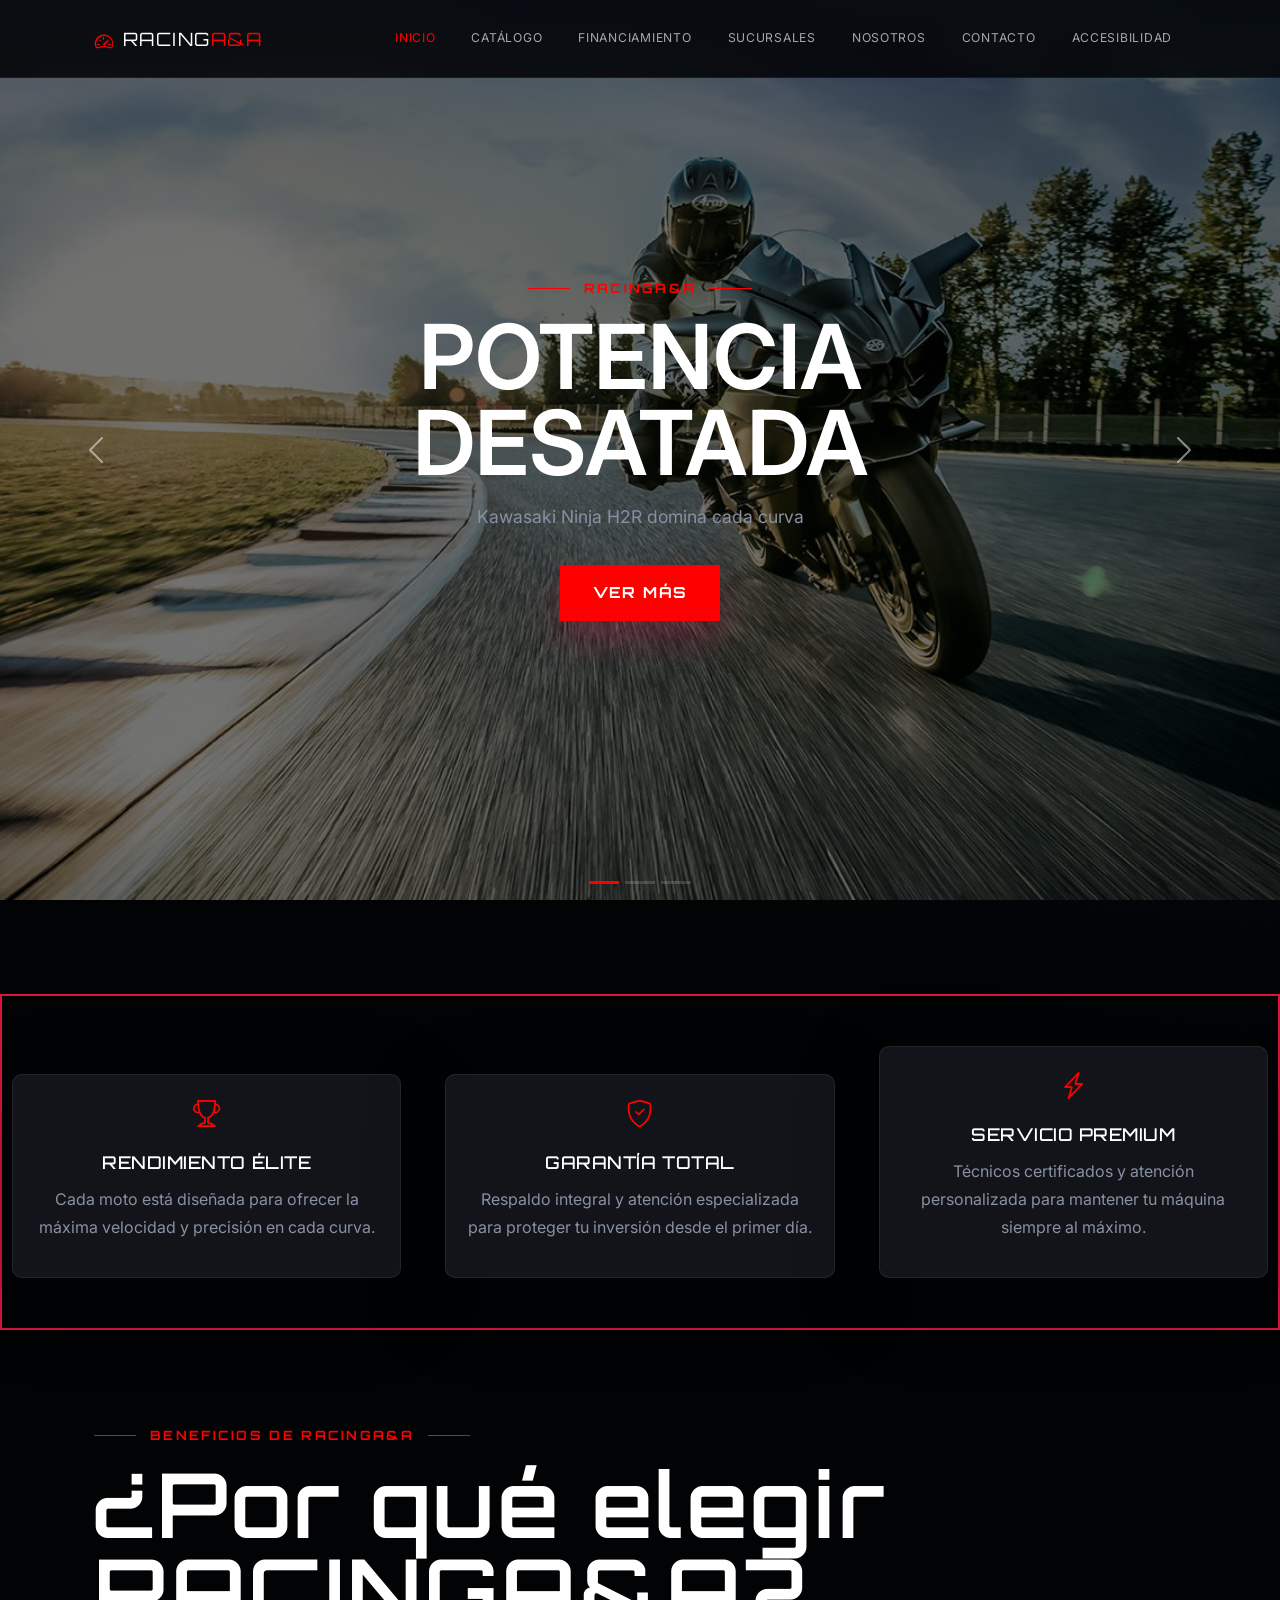
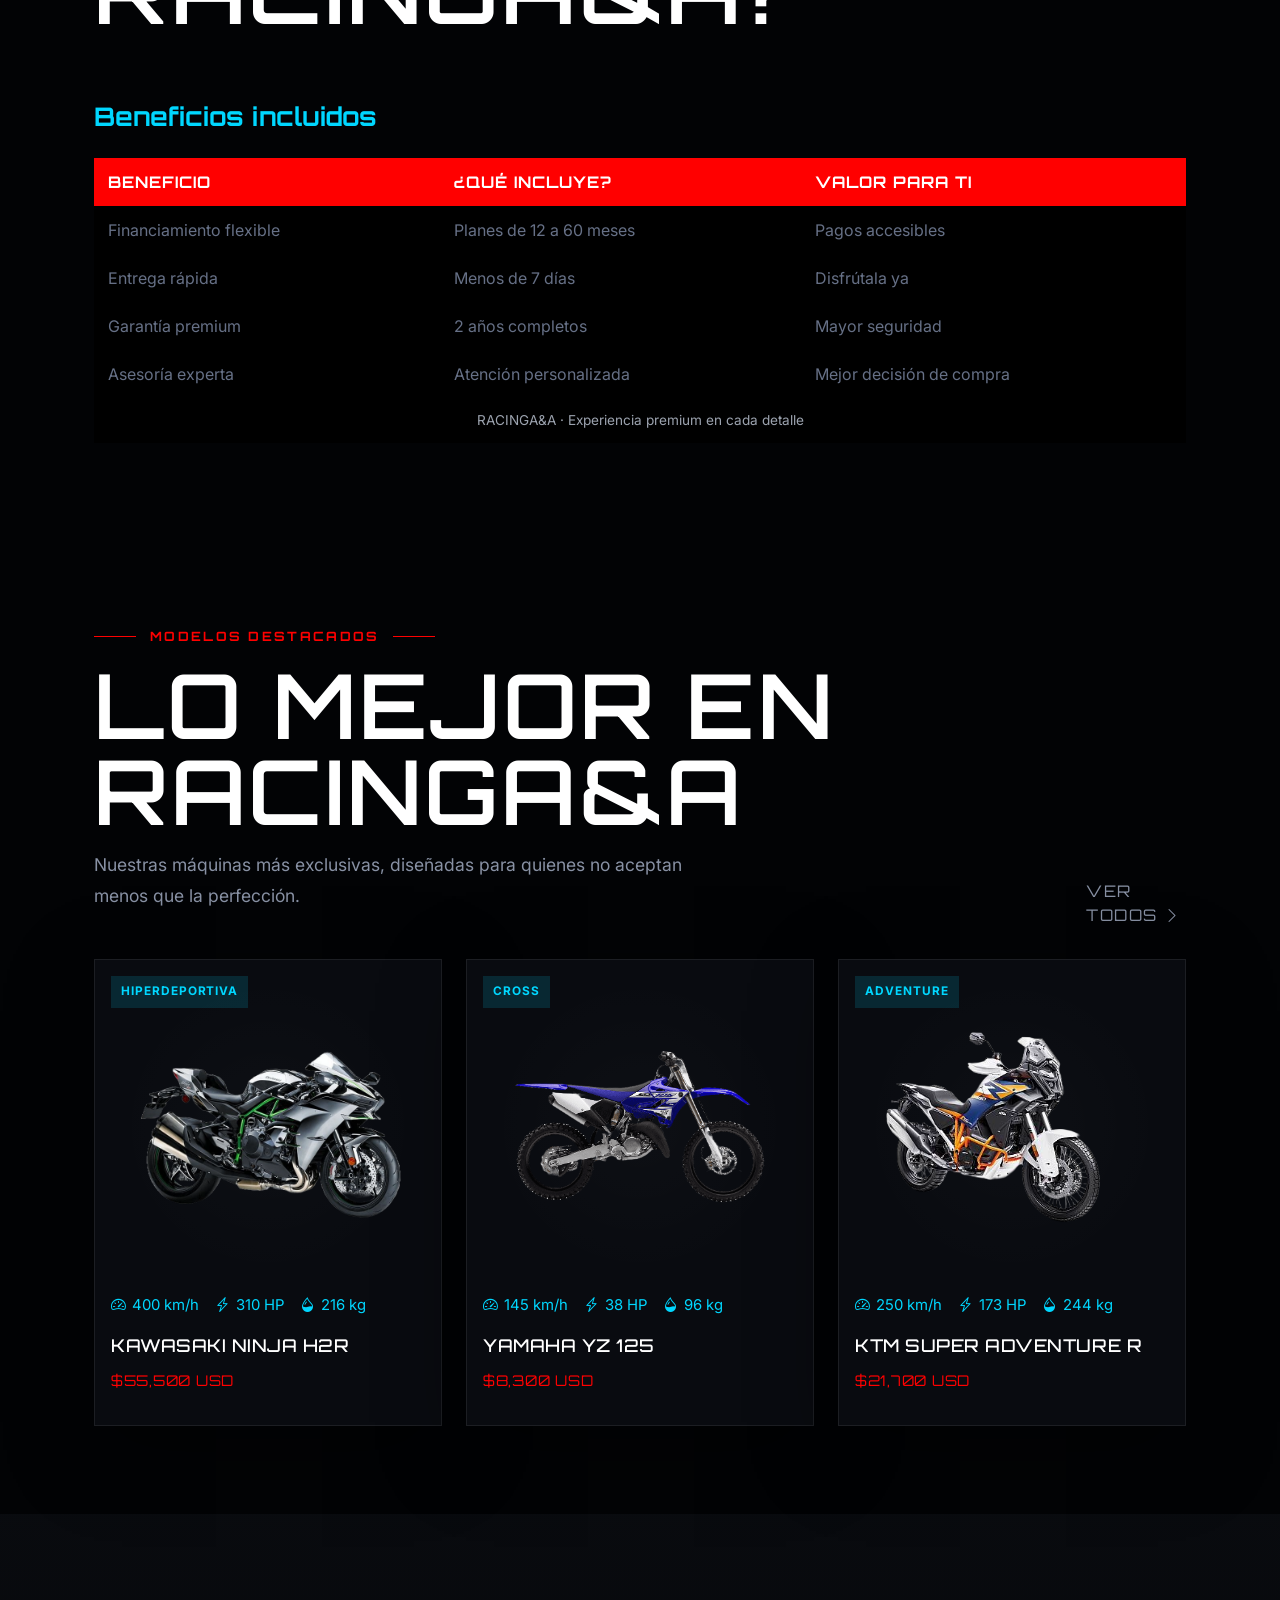
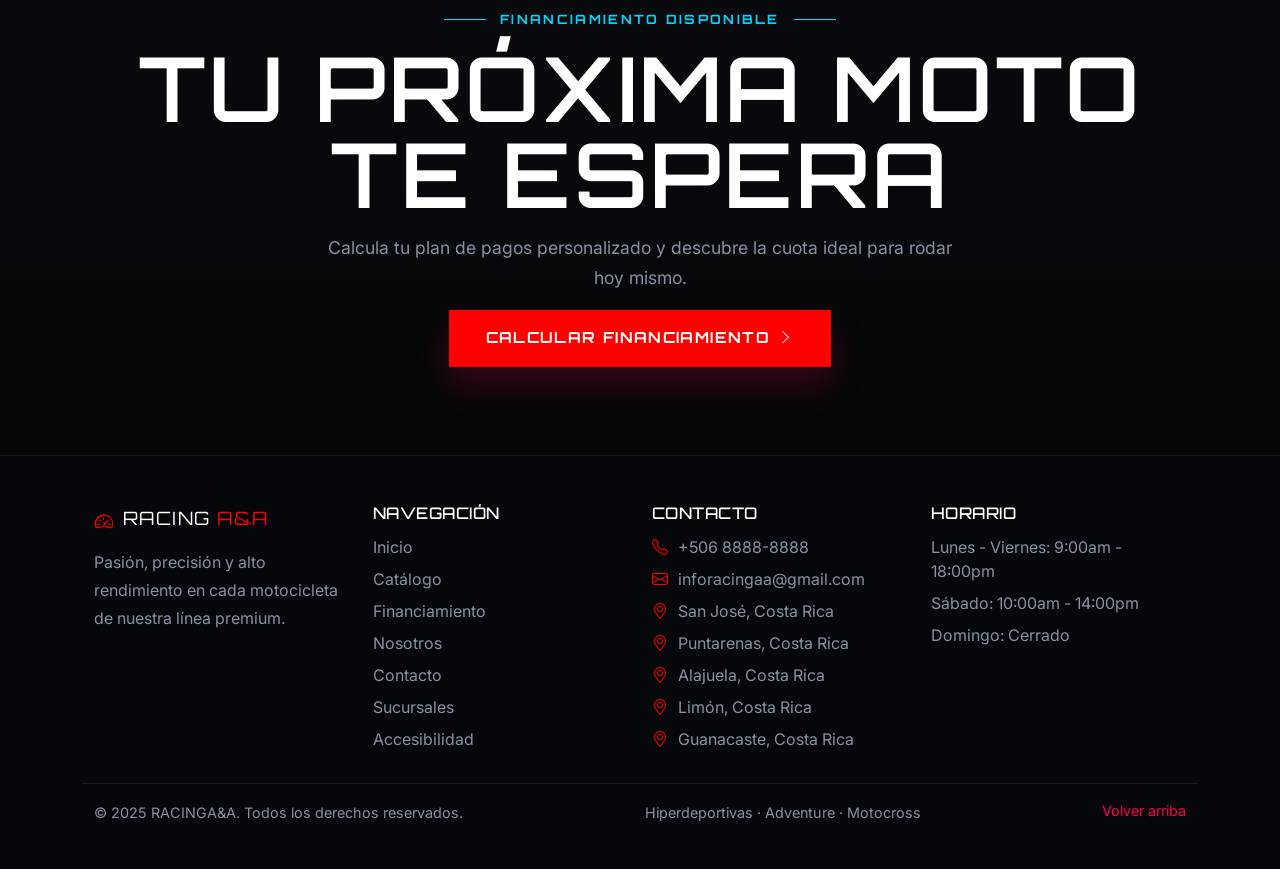
==== commit db8c2ac5: "mmm" ====
--- a/Proyecto-AbdielTGAllisonRM (1)/Proyecto-AbdielTGAllisonRM/index.html
+++ b/Proyecto-AbdielTGAllisonRM (1)/Proyecto-AbdielTGAllisonRM/index.html
@@ -4,7 +4,7 @@
     <meta charset="UTF-8" />
     <meta name="viewport" content="width=device-width, initial-scale=1.0" />
     <title>RACINGA&A | Inicio</title>
-    <link rel="icon" href="../ProyectoNuevo/img/ico.png" type="image/png" />
+    <link rel="icon" href="img/ico.png" type="image/png" />
     <link href="https://fonts.googleapis.com/css2?family=Inter:wght@300;400;500;600;700;800&family=Orbitron:wght@400;500;600;700;800&display=swap" rel="stylesheet" />
     <link href="https://cdn.jsdelivr.net/npm/bootstrap@5.3.3/dist/css/bootstrap.min.css" rel="stylesheet" crossorigin="anonymous" />
     <link rel="stylesheet" href="https://cdn.jsdelivr.net/npm/bootstrap-icons@1.11.3/font/bootstrap-icons.min.css" />
@@ -18,7 +18,6 @@
   </head>
 <body>
 
-  <!-- ACCESIBILIDAD: todo lo que esté aquí dentro sí recibe cambios -->
   <div id="contenidoAccesible">
 
   <nav class="navbar navbar-expand-lg navbar-dark fixed-top barra-sitio">
@@ -133,7 +132,7 @@
           </article>
         </div>
 
-        <div class="col-lg-4 col-md-6 d-none d-md-block">
+        <div class="col-lg-4 col-md-6 mx-md-auto mx-lg-0">
           <article class="panel-informacion h-100 opc">
             <div class="icono-informacion"><i class="bi bi-lightning-charge"></i></div>
             <h3>Servicio premium</h3>
@@ -289,7 +288,7 @@
             <li><a href="contacto.html">Contacto</a></li>
             <li><a href="sucursales.html">Sucursales</a></li>
 
-            <!-- ACCESIBILIDAD: abre el panel inyectado -->
+          
             <li>
               <a href="#" data-bs-toggle="offcanvas" data-bs-target="#panelAccesibilidad" aria-controls="panelAccesibilidad">
                 Accesibilidad
@@ -329,10 +328,10 @@
     </div>
   </footer>
 
-  <!-- ACCESIBILIDAD: cierre del contenido editable por accesibilidad -->
+
   </div>
 
-  <!-- ACCESIBILIDAD: aquí se inyecta panelAccesibilidad.html -->
+ 
   <div id="contenedorPanelAccesibilidad"></div>
 
   <script src="https://cdn.jsdelivr.net/npm/bootstrap@5.3.3/dist/js/bootstrap.bundle.min.js" crossorigin="anonymous"></script>
--- a/Proyecto-AbdielTGAllisonRM (1)/Proyecto-AbdielTGAllisonRM/css/generales.css
+++ b/Proyecto-AbdielTGAllisonRM (1)/Proyecto-AbdielTGAllisonRM/css/generales.css
@@ -38,114 +38,84 @@
 h3,
 h4,
 .marca-texto,
-.brand-wordmark,
 .boton-primario,
-.primary-btn,
 .boton-secundario,
-.outline-btn,
 .filtro-catalogo,
-.catalog-filter,
 .titulo-panel,
-.panel-title,
 .opcion-modelo,
-.model-option,
 .opcion-plazo,
-.term-option,
 .opcion-tasa,
-.rate-option,
 .etiqueta-seccion,
-.section-kicker,
-.titulo-pie,
-.footer-title {
+.titulo-pie {
   font-family: "Orbitron", "Inter", sans-serif;
   letter-spacing: 0.03em;
 }
 
 .pagina-principal,
-.page-main,
 main {
   position: relative;
 }
 
-.espacio-superior,
-.top-spaced {
+.espacio-superior {
   padding-top: 94px;
 }
 
-.seccion-contenido,
-.content-section {
+.seccion-contenido {
   padding: 88px 0;
 }
 
-.encabezado-seccion,
-.section-header {
+.encabezado-seccion {
   margin-bottom: 32px;
 }
 
-.encabezado-seccion-dividido,
-.section-header-split {
+.encabezado-seccion-dividido {
   display: flex;
   justify-content: space-between;
   align-items: end;
   gap: 24px;
 }
 
-.enlace-fantasma,
-.ghost-link {
+.enlace-fantasma {
   color: #8891a4;
   text-transform: uppercase;
   letter-spacing: 0.1em;
   font-family: "Orbitron", sans-serif;
 }
 
-.enlace-fantasma:hover,
-.ghost-link:hover {
+.enlace-fantasma:hover {
   color: white;
 }
 
 .franja-paneles,
-.panel-band,
 .llamado-financiamiento,
-.cta-finance,
-.franja-estadisticas,
-.stats-strip,
-.striped-section {
+.franja-estadisticas {
   background:
     linear-gradient(180deg, rgba(9, 11, 15, 0.98), rgba(5, 6, 8, 0.98)),
     repeating-linear-gradient(-13deg, rgba(255, 255, 255, 0.02) 0, rgba(255, 255, 255, 0.02) 2px, transparent 2px, transparent 8px);
 }
 
-.franja-paneles,
-.panel-band {
+.franja-paneles {
   padding: 40px 0 44px;
   border-top: 1px solid rgba(255, 255, 255, 0.05);
   border-bottom: 1px solid rgba(255, 255, 255, 0.05);
 }
 
-.llamado-financiamiento p,
-.cta-finance p {
+.llamado-financiamiento p {
   margin-left: auto;
   margin-right: auto;
   text-align: center;
 }
 
 .boton-primario,
-.primary-btn,
 .boton-secundario,
-.outline-btn,
 .filtro-catalogo,
-.catalog-filter,
 .opcion-modelo,
-.model-option,
 .opcion-plazo,
-.term-option,
-.opcion-tasa,
-.rate-option {
+.opcion-tasa {
   transition: 0.25s ease;
 }
 
-.boton-primario,
-.primary-btn {
+.boton-primario {
   display: inline-flex;
   align-items: center;
   justify-content: center;
@@ -161,21 +131,16 @@
   box-shadow: 0 18px 35px rgba(255, 0, 79, 0.2);
 }
 
-.boton-primario:hover,
-.primary-btn:hover {
+.boton-primario:hover {
   color: white;
   transform: translateY(-2px);
   box-shadow: 0 22px 36px rgba(255, 0, 79, 0.28);
 }
 
 .boton-secundario,
-.outline-btn,
 .filtro-catalogo,
-.catalog-filter,
 .opcion-plazo,
-.term-option,
-.opcion-tasa,
-.rate-option {
+.opcion-tasa {
   padding: 15px 22px;
   border: 1px solid rgba(255, 255, 255, 0.12);
   background: transparent;
@@ -186,91 +151,62 @@
 }
 
 .boton-secundario:hover,
-.outline-btn:hover,
 .filtro-catalogo:hover,
-.catalog-filter:hover,
 .filtro-catalogo.active,
-.catalog-filter.active,
 .opcion-plazo:hover,
-.term-option:hover,
 .opcion-plazo.active,
-.term-option.active,
 .opcion-tasa:hover,
-.rate-option:hover,
 .opcion-tasa.active,
-.rate-option.active,
-.opcion-modelo.active,
-.model-option.active {
+.opcion-modelo.active {
   border-color: red;
   background: rgba(255, 0, 79, 0.16);
   color: white;
   box-shadow: inset 0 0 0 1px rgba(255,255,255,.02);
 }
 
-.boton-compacto,
-.compact-btn {
+.boton-compacto {
   padding: 14px 20px;
   font-size: 0.88rem;
 }
 
-.boton-grande,
-.large-btn {
+.boton-grande {
   padding-left: 36px;
   padding-right: 36px;
 }
 
-
 .panel-informacion,
-.info-panel,
 .tarjeta-moto,
-.bike-card,
 .panel-financiamiento,
-.finance-panel,
 .tarjeta-resumen,
-.summary-card,
 .tarjeta-formulario,
-.contact-form-card,
 .caja-contacto,
-.contact-box,
 .caja-mapa,
-.map-box,
 .tarjeta-linea-tiempo,
-.timeline-card,
 .tarjeta-imagen,
-.image-card,
 .mission-image-card,
-.caja-informacion,
-.info-box {
+.caja-informacion {
   border: 1px solid rgba(255, 255, 255, 0.08);
   background: rgba(10, 12, 17, 0.94);
   box-shadow: 0 24px 80px rgba(0, 0, 0, 0.42);
 }
 
-.panel-informacion,
-.info-panel {
+.panel-informacion {
   height: 100%;
   padding: 32px;
 }
 
-.icono-informacion,
-.info-icon {
+.icono-informacion {
   margin-bottom: 16px;
   font-size: 1.7rem;
   color: red;
 }
 
 .panel-informacion h3,
-.info-panel h3,
 .tarjeta-moto h3,
-.bike-card h3,
 .caja-contacto h3,
-.contact-box h3,
 .titulo-panel,
-.panel-title,
 .tarjeta-linea-tiempo h4,
-.timeline-card h4,
-.titulo-pie,
-.footer-title {
+.titulo-pie {
   margin: 0 0 12px;
   color: white;
   font-size: 1.1rem;
@@ -278,24 +214,20 @@
 }
 
 .tarjeta-imagen img,
-.image-card img,
 .mission-image-card img {
   width: 100%;
   min-height: 420px;
   object-fit: cover;
 }
 
-
-.tarjeta-moto,
-.bike-card {
+.tarjeta-moto {
   position: relative;
   height: 100%;
   padding: 16px;
   overflow: hidden;
 }
 
-.etiqueta-tarjeta,
-.card-tag {
+.etiqueta-tarjeta {
   position: absolute;
   top: 16px;
   left: 16px;
@@ -307,16 +239,14 @@
   letter-spacing: 0.08em;
 }
 
-.metricas-moto,
-.bike-metrics {
+.metricas-moto {
   display: flex;
   flex-wrap: wrap;
   gap: 16px;
   margin-bottom: 18px;
 }
 
-.metricas-moto span,
-.bike-metrics span {
+.metricas-moto span {
   display: inline-flex;
   align-items: center;
   gap: 6px;
@@ -324,8 +254,7 @@
   font-size: 0.93rem;
 }
 
-.precio-moto,
-.bike-price {
+.precio-moto {
   color: red;
   font-family: "Orbitron", sans-serif;
   font-size: 0.92rem;
@@ -334,34 +263,28 @@
 }
 
 @media (max-width: 991px) {
-  .encabezado-seccion-dividido,
-  .section-header-split {
+  .encabezado-seccion-dividido {
     flex-direction: column;
     align-items: start;
   }
 }
 
 @media (max-width: 767px) {
-  .espacio-superior,
-  .top-spaced {
+  .espacio-superior {
     padding-top: 90px;
   }
 
-  .seccion-contenido,
-  .content-section {
+  .seccion-contenido {
     padding: 64px 0;
   }
 
-  .marca-texto,
-  .brand-wordmark {
+  .marca-texto {
     font-size: 1rem;
   }
-}
 
 .contenedorPadre{
     border: 2px solid crimson;
 }
-
 
 .flexPadre{
     display: flex;
@@ -385,4 +308,5 @@
     background-color: red;
     color: white;
     transform: translateY(-10px);
+}
 }
--- a/Proyecto-AbdielTGAllisonRM (1)/Proyecto-AbdielTGAllisonRM/css/menu.css
+++ b/Proyecto-AbdielTGAllisonRM (1)/Proyecto-AbdielTGAllisonRM/css/menu.css
@@ -1,13 +1,11 @@
-.barra-sitio,
-.site-navbar {
+.barra-sitio {
   min-height: 78px;
   background: rgba(3, 4, 7, 0.88);
   backdrop-filter: blur(12px);
   border-bottom: 1px solid rgba(255, 255, 255, 0.06);
 }
 
-.marca-texto,
-.brand-wordmark {
+.marca-texto {
   display: inline-flex;
   align-items: center;
   gap: 8px;
@@ -16,8 +14,7 @@
   color: white !important;
 }
 
-.marca-icono,
-.brand-logo {
+.marca-icono{
   display: grid;
   place-items: center;
   width: 1.3rem;
@@ -25,8 +22,7 @@
   color: red;
 }
 
-.texto-acento,
-.accent-word {
+.texto-acento {
   color: red;
 }
 
@@ -44,8 +40,7 @@
 }
 
 @media (max-width: 991px) {
-  .barra-sitio .navbar-collapse,
-  .site-navbar .navbar-collapse {
+  .barra-sitio .navbar-collapse {
     margin-top: 1rem;
     padding: 1.5rem;
     border: 1px solid rgba(255, 255, 255, 0.06);
@@ -78,13 +73,11 @@
 }
 
 @media (max-width: 767px) {
-  .barra-sitio,
-  .site-navbar {
+  .barra-sitio {
     padding: 8px 0;
   }
 
-  .barra-sitio .navbar-collapse,
-  .site-navbar .navbar-collapse {
+  .barra-sitio .navbar-collapse {
     padding: 1rem;
   }
 }
--- a/Proyecto-AbdielTGAllisonRM (1)/Proyecto-AbdielTGAllisonRM/css/hero.css
+++ b/Proyecto-AbdielTGAllisonRM (1)/Proyecto-AbdielTGAllisonRM/css/hero.css
@@ -1,8 +1,5 @@
-
 .seccion-hero,
-.hero-section,
-.hero-historia,
-.story-hero {
+.hero-historia {
   position: relative;
   display: grid;
   place-items: center;
@@ -13,15 +10,13 @@
   background-position: center;
 }
 
-.hero-historia,
-.story-hero {
+.hero-historia {
   background:
     linear-gradient(180deg, rgba(5, 6, 8, 0.95), rgba(5, 6, 8, 0.95)),
     repeating-linear-gradient(-12deg, rgba(255, 255, 255, 0.03) 0, rgba(255, 255, 255, 0.03) 2px, transparent 2px, transparent 8px);
 }
 
-.capa-hero,
-.story-overlay {
+.capa-hero {
   position: absolute;
   inset: 0;
   background:
@@ -30,17 +25,14 @@
     repeating-linear-gradient(-12deg, rgba(255, 255, 255, 0.03) 0, rgba(255, 255, 255, 0.03) 2px, transparent 2px, transparent 8px);
 }
 
-.contenido-hero,
-.story-content {
+.contenido-hero {
   position: relative;
   z-index: 1;
   width: 100%;
 }
 
 .hero-centrado .contenido-hero,
-.story-hero-center .story-content,
-.hero-centrado .encabezado-seccion,
-.story-hero-center .section-header {
+.hero-centrado .encabezado-seccion {
   text-align: center;
   margin-left: auto;
   margin-right: auto;
@@ -48,20 +40,16 @@
 
 .hero-centrado p,
 .hero-centrado .etiqueta-seccion,
-.hero-centrado h1,
-.story-hero-center p,
-.story-hero-center h1 {
+.hero-centrado h1 {
   margin-left: auto;
   margin-right: auto;
 }
 
-.hero-centrado .etiqueta-seccion,
-.story-hero-center .section-kicker {
+.hero-centrado .etiqueta-seccion {
   justify-content: center;
 }
 
-.etiqueta-seccion,
-.section-kicker {
+.etiqueta-seccion {
   display: inline-flex;
   align-items: center;
   gap: 14px;
@@ -73,17 +61,14 @@
 }
 
 .etiqueta-seccion::before,
-.etiqueta-seccion::after,
-.section-kicker::before,
-.section-kicker::after {
+.etiqueta-seccion::after {
   content: "";
   width: 42px;
   height: 1px;
   background: currentColor;
 }
 
-.etiqueta-seccion-cian,
-.section-kicker-cyan {
+.etiqueta-seccion-cian {
   color: #00d7ff;
 }
 
@@ -96,11 +81,8 @@
 
 .carousel-caption h5,
 .contenido-hero h1,
-.story-content h1,
 .encabezado-seccion h2,
-.section-header h2,
-.llamado-financiamiento h2,
-.cta-finance h2 {
+.llamado-financiamiento h2 {
   margin: 16px 0;
   font-size: clamp(2.7rem, 7vw, 5.8rem);
   line-height: 0.96;
@@ -110,11 +92,8 @@
 
 .carousel-caption p,
 .contenido-hero p,
-.story-content p,
 .encabezado-seccion p,
-.section-header p,
-.llamado-financiamiento p,
-.cta-finance p {
+.llamado-financiamiento p {
   max-width: 640px;
   font-size: clamp(1rem, 2vw, 1.1rem);
 }
@@ -139,33 +118,25 @@
 @media (max-width: 991px) {
   .carousel-caption h5,
   .contenido-hero h1,
-  .story-content h1,
   .encabezado-seccion h2,
-  .section-header h2,
-  .llamado-financiamiento h2,
-  .cta-finance h2 {
+  .llamado-financiamiento h2 {
     font-size: 3.5rem;
   }
-}
 
 @media (max-width: 767px) {
   .carousel-caption h5,
   .contenido-hero h1,
-  .story-content h1,
   .encabezado-seccion h2,
-  .section-header h2,
-  .llamado-financiamiento h2,
-  .cta-finance h2 {
+  .llamado-financiamiento h2 {
     font-size: 2.5rem;
   }
 
   .carousel-caption p,
   .contenido-hero p,
-  .story-content p,
   .encabezado-seccion p,
-  .section-header p,
-  .llamado-financiamiento p,
-  .cta-finance p {
+  .llamado-financiamiento p {
     font-size: 1rem;
   }
 }
+}
+
--- a/Proyecto-AbdielTGAllisonRM (1)/Proyecto-AbdielTGAllisonRM/css/multimedia.css
+++ b/Proyecto-AbdielTGAllisonRM (1)/Proyecto-AbdielTGAllisonRM/css/multimedia.css
@@ -1,5 +1,4 @@
-.imagen-moto,
-.card-bike-image {
+.imagen-moto {
   width: 100%;
   height: 300px;
   margin-bottom: 18px;
@@ -9,8 +8,7 @@
   background: linear-gradient(180deg, rgba(255, 255, 255, 0.03), rgba(255, 255, 255, 0));
 }
 
-.imagen-contener,
-.contain-image {
+.imagen-contener {
   object-fit: contain;
   object-position: center;
   padding: 10px;
@@ -18,22 +16,19 @@
 }
 
 .tarjeta-imagen img,
-.image-card img,
 .mission-image-card img {
   width: 100%;
   min-height: 420px;
   object-fit: cover;
 }
 
-.media-resumen img,
-.summary-media img {
+.media-resumen img {
   width: 100%;
   height: 240px;
   object-fit: contain;
 }
 
-.contenedor-mapa,
-.mapa-container {
+.contenedor-mapa {
   display: flex;
   justify-content: center;
   align-items: center;
@@ -65,13 +60,12 @@
 }
 
 @media (max-width: 767px) {
-  .imagen-moto,
-  .card-bike-image {
+  .imagen-moto {
     height: 220px;
   }
 
-  .media-resumen img,
-  .summary-media img {
+  .media-resumen img {
     height: 200px;
   }
-}+}
+
--- a/Proyecto-AbdielTGAllisonRM (1)/Proyecto-AbdielTGAllisonRM/css/inicio.css
+++ b/Proyecto-AbdielTGAllisonRM (1)/Proyecto-AbdielTGAllisonRM/css/inicio.css
@@ -18,12 +18,12 @@
 
 #col-1,
 #col-3 {
-  background-color: #020305;
+  background-color: black;
 }
 
 #col-2,
 #col-4 {
-  background-color: #0b0d11;
+  background-color: black;
 }
 
 #tabla-head {
--- a/Proyecto-AbdielTGAllisonRM (1)/Proyecto-AbdielTGAllisonRM/css/pie.css
+++ b/Proyecto-AbdielTGAllisonRM (1)/Proyecto-AbdielTGAllisonRM/css/pie.css
@@ -1,25 +1,20 @@
-.pie-sitio,
-.site-footer {
+.pie-sitio {
   padding: 48px 0 28px;
   border-top: 1px solid rgba(255, 255, 255, 0.06);
   background: rgba(7, 8, 11, 0.94);
 }
 
-.pie-superior,
-.footer-top {
+.pie-superior {
   padding-bottom: 32px;
   border-bottom: 1px solid rgba(255, 255, 255, 0.08);
 }
 
-.titulo-pie,
-.footer-title {
+.titulo-pie {
   font-size: 1rem;
 }
 
 .enlaces-pie,
-.footer-links,
-.contacto-pie,
-.footer-contact {
+.contacto-pie {
   margin: 0;
   padding: 0;
   list-style: none;
@@ -28,35 +23,27 @@
 }
 
 .pie-sitio p,
-.site-footer p,
 .enlaces-pie a,
-.footer-links a,
 .enlaces-pie li,
-.footer-links li,
-.contacto-pie li,
-.footer-contact li {
+.contacto-pie li {
   color: #8891a4;
 }
 
-.enlaces-pie a:hover,
-.footer-links a:hover {
+.enlaces-pie a:hover {
   color: white;
 }
 
-.contacto-pie li,
-.footer-contact li {
+.contacto-pie li {
   display: flex;
   align-items: center;
   gap: 10px;
 }
 
-.contacto-pie i,
-.footer-contact i {
+.contacto-pie i {
   color: red;
 }
 
-.pie-inferior,
-.footer-bottom {
+.pie-inferior {
   padding-top: 16px;
   font-size: 0.9rem;
 }
--- a/Proyecto-AbdielTGAllisonRM (1)/Proyecto-AbdielTGAllisonRM/css/accesibilidad.css
+++ b/Proyecto-AbdielTGAllisonRM (1)/Proyecto-AbdielTGAllisonRM/css/accesibilidad.css
@@ -29,7 +29,6 @@
   line-height: 1.6;
   margin-bottom: 18px;
 }
-
 
 .btn-accesibilidad {
   width: 100%;
@@ -97,7 +96,6 @@
   font-family: Arial, Helvetica, sans-serif !important;
 }
 
-
 #contenidoAccesible.fuente-legible p,
 #contenidoAccesible.fuente-legible li,
 #contenidoAccesible.fuente-legible td,
@@ -112,7 +110,6 @@
   letter-spacing: 0 !important;
 }
 
-
 #contenidoAccesible.fuente-legible h1,
 #contenidoAccesible.fuente-legible h2,
 #contenidoAccesible.fuente-legible h3,
@@ -123,12 +120,10 @@
   letter-spacing: 0 !important;
 }
 
-
 #contenidoAccesible.fuente-legible .nav-link,
 #contenidoAccesible.fuente-legible .boton-primario,
 #contenidoAccesible.fuente-legible .boton-secundario,
-#contenidoAccesible.fuente-legible .outline-btn,
-#contenidoAccesible.fuente-legible .catalog-filter,
+#contenidoAccesible.fuente-legible .filtro-catalogo,
 #contenidoAccesible.fuente-legible .etiqueta-seccion,
 #contenidoAccesible.fuente-legible .titulo-pie,
 #contenidoAccesible.fuente-legible .titulo-panel,
@@ -136,16 +131,13 @@
   line-height: 1.2 !important;
 }
 
-
 #contenidoAccesible.fuente-legible .encabezado-seccion-dividido {
   align-items: flex-start !important;
   gap: 18px !important;
 }
 
-
 #contenidoAccesible.fuente-legible .navbar-brand,
 #contenidoAccesible.fuente-legible .marca-texto,
-#contenidoAccesible.fuente-legible .brand-wordmark,
 #contenidoAccesible.fuente-legible .texto-acento,
 #contenidoAccesible.fuente-legible .marca-icono,
 #contenidoAccesible.fuente-legible .navbar-brand * {
@@ -156,16 +148,14 @@
 
 #contenidoAccesible.contraste-accesible {
   background-color: #000000 !important;
-  color: #ffff00 !important;
-}
-
+  color: yellow !important;
+}
 
 #contenidoAccesible.contraste-accesible * {
   color: inherit !important;
   background-color: transparent !important;
-  border-color: #ffff00 !important;
-}
-
+  border-color: yellow !important;
+}
 
 #contenidoAccesible.contraste-accesible p,
 #contenidoAccesible.contraste-accesible li,
@@ -187,13 +177,11 @@
   color: yellow!important;
 }
 
-
 #contenidoAccesible.contraste-accesible a {
   color: #00ffff !important;
   text-decoration: underline;
 }
 
-
 #contenidoAccesible.contraste-accesible #tabla-premium {
   border: 2px solid yellow !important;
 }
@@ -217,7 +205,6 @@
 #contenidoAccesible.contraste-accesible #tabla-body tr:hover * {
   color: black!important;
 }
-
 
 #contenidoAccesible.contraste-accesible #col-1,
 #contenidoAccesible.contraste-accesible #col-2,
@@ -226,7 +213,6 @@
   background-color: black !important;
 }
 
-
 #contenidoAccesible.contraste-accesible .opc {
   background-color: #000000 !important;
   color: yellow !important;
@@ -240,7 +226,6 @@
 #contenidoAccesible.contraste-accesible .opc:hover * {
   color: black !important;
 }
-
 
 #contenidoAccesible.contraste-accesible .boton-primario,
 #contenidoAccesible.contraste-accesible .boton-grande {
@@ -249,8 +234,7 @@
   border-color: yellow!important;
 }
 
-#contenidoAccesible.contraste-accesible .boton-secundario,
-#contenidoAccesible.contraste-accesible .outline-btn {
+#contenidoAccesible.contraste-accesible .boton-secundario {
   background-color: transparent !important;
   color: yellow !important;
   border: 2px solid yellow!important;
@@ -262,13 +246,9 @@
   background-color: black !important;
 }
 
-
 #contenidoAccesible.contraste-accesible .navbar a.active,
 #contenidoAccesible.contraste-accesible .navbar a[aria-current="page"] {
   color: yellow !important;
   font-weight: bold;
   text-decoration: underline;
 }
-
-
-
